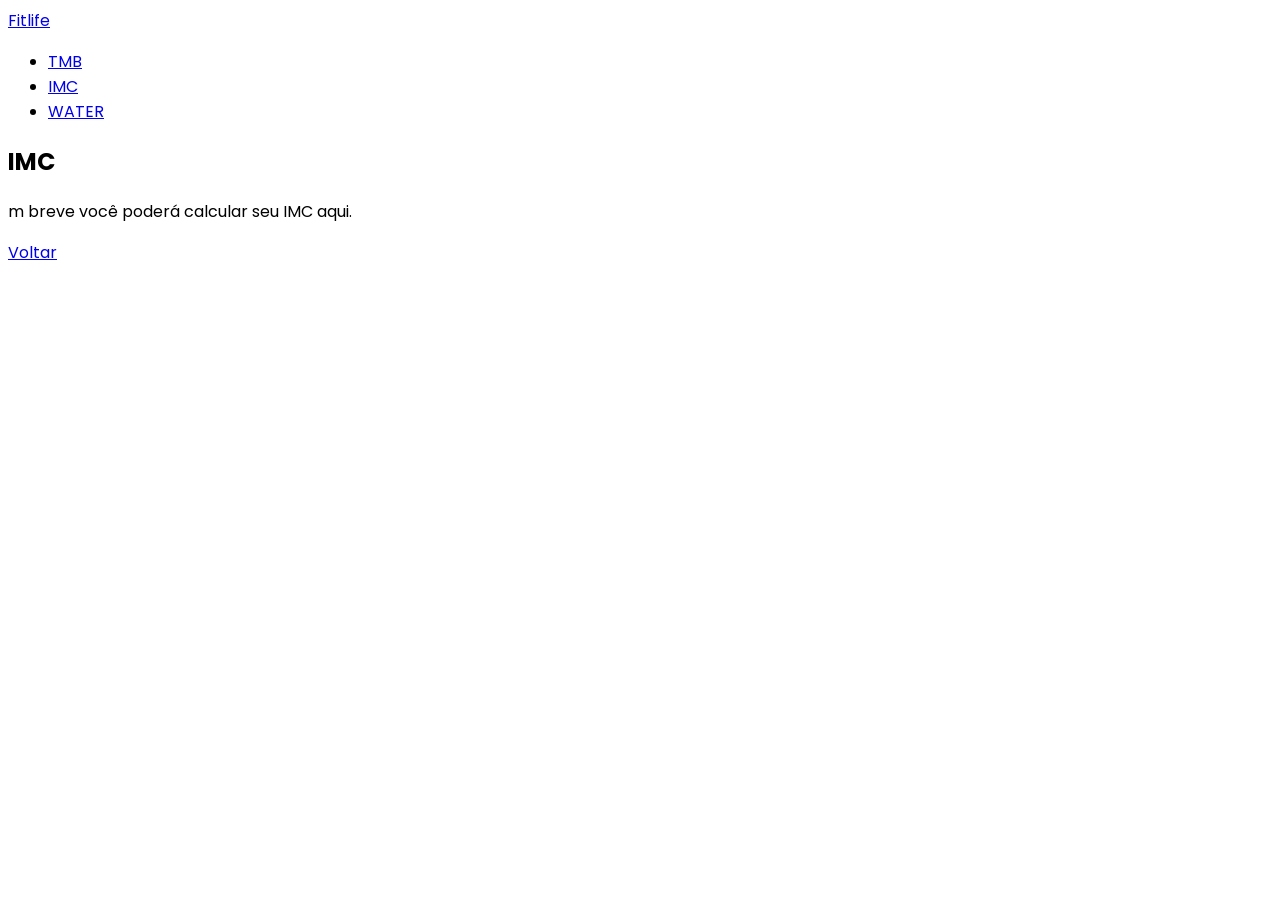
==== pages/imc.html @ f025b2a2 "Add files via upload" ====
<!DOCTYPE html>
<html lang="pt-BR">
<head>
    <meta charset="UTF-8">
    <meta name="viewport" content="width=device-width, initial-scale=1.0">
    <link rel="preconnect" href="https://fonts.googleapis.com">
    <link rel="preconnect" href="https://fonts.gstatic.com" crossorigin>
    <link href="https://fonts.googleapis.com/css2?family=Poppins:ital,wght@0,100;0,200;0,300;0,400;0,500;0,600;0,700;0,800;0,900;1,100;1,200;1,300;1,400;1,500;1,600;1,700;1,800;1,900&display=swap" rel="stylesheet">
    <title>Fitlife|IMC</title>
</head>
<body style="font-family: poppins">
     <nav>

        <a href="index.html">Fitlife</a>

        <ul>
            <li><a href="pages/tmb.html">TMB</a></li>
            <li><a href="pages/imc.html">IMC</a></li>
            <li><a href="pages/water.html">WATER</a></li>
            
        </ul>

    </nav>
    
    <main>
        <section>

            <header>
                <h1>IMC</h1>
                <p><Em></Em>m breve você poderá calcular seu IMC aqui.</p>
            </header>
            
            <a href="../index.html">Voltar</a>

        </section>

    </main>
</body>
</html>
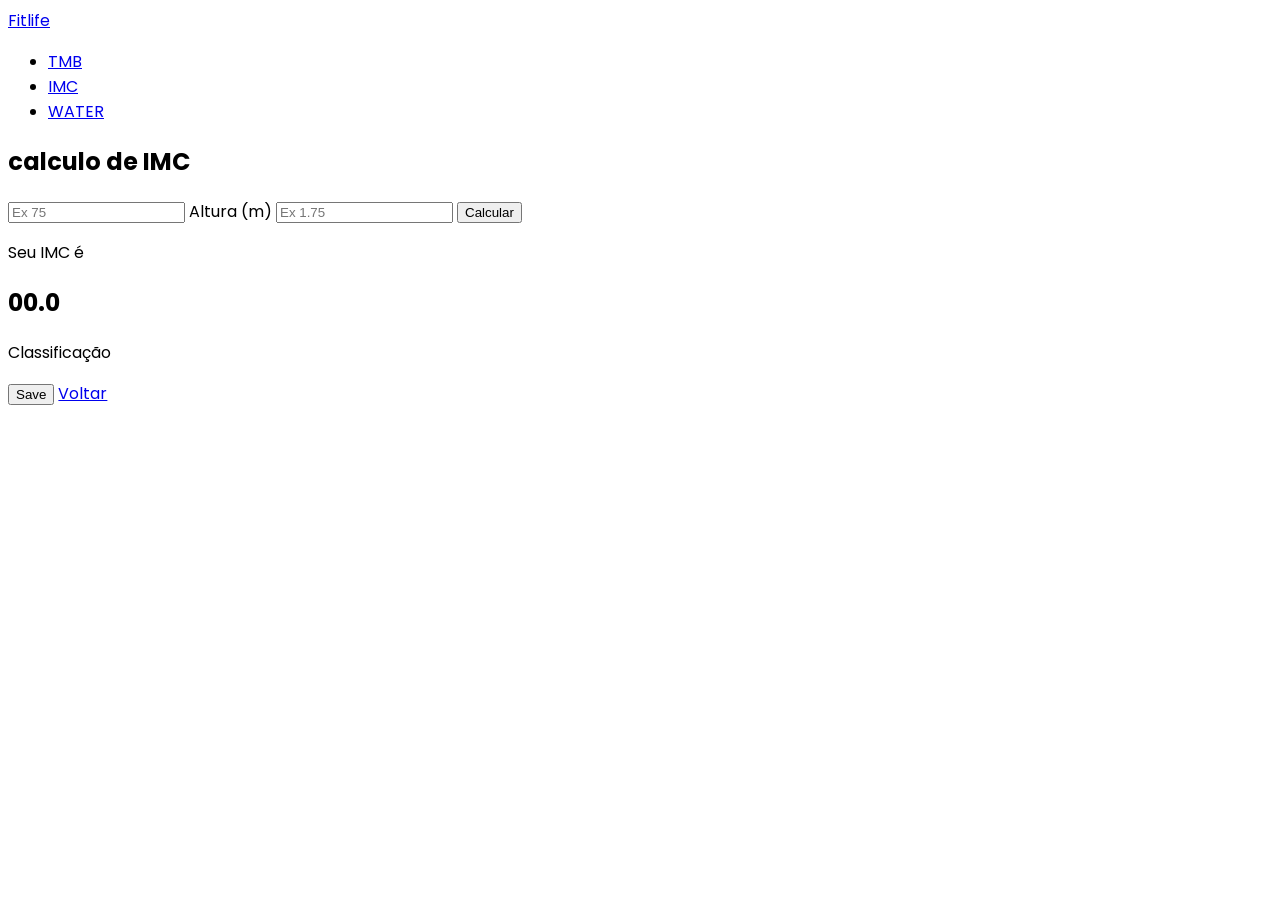
==== commit adf1e43a: "paginas html" ====
--- a/pages/imc.html
+++ b/pages/imc.html
@@ -25,10 +25,39 @@
     <main>
         <section>
 
-            <header>
-                <h1>IMC</h1>
-                <p><Em></Em>m breve você poderá calcular seu IMC aqui.</p>
-            </header>
+           <h1>calculo de IMC</h1>
+           
+           <form>
+
+            <label for="peso (KG)"></label>
+            <input type="number" id="weight" placeholder="Ex 75" required>
+
+            <label for="height">Altura (m)</label>
+            <input type="text" id="height" placeholder="Ex 1.75" required
+            step="any"
+            > 
+
+    
+
+            <button type="submit">Calcular</button>
+           </form>
+
+           <div>
+            <p>Seu IMC é</p>
+            <h2>00.0</h2>
+            <p>Classificação</p>
+           </div>
+
+                
+                
+
+
+
+
+            
+            <button type="submit" [disabled]="!form.form.valid">
+                Save
+            </button>
             
             <a href="../index.html">Voltar</a>
 
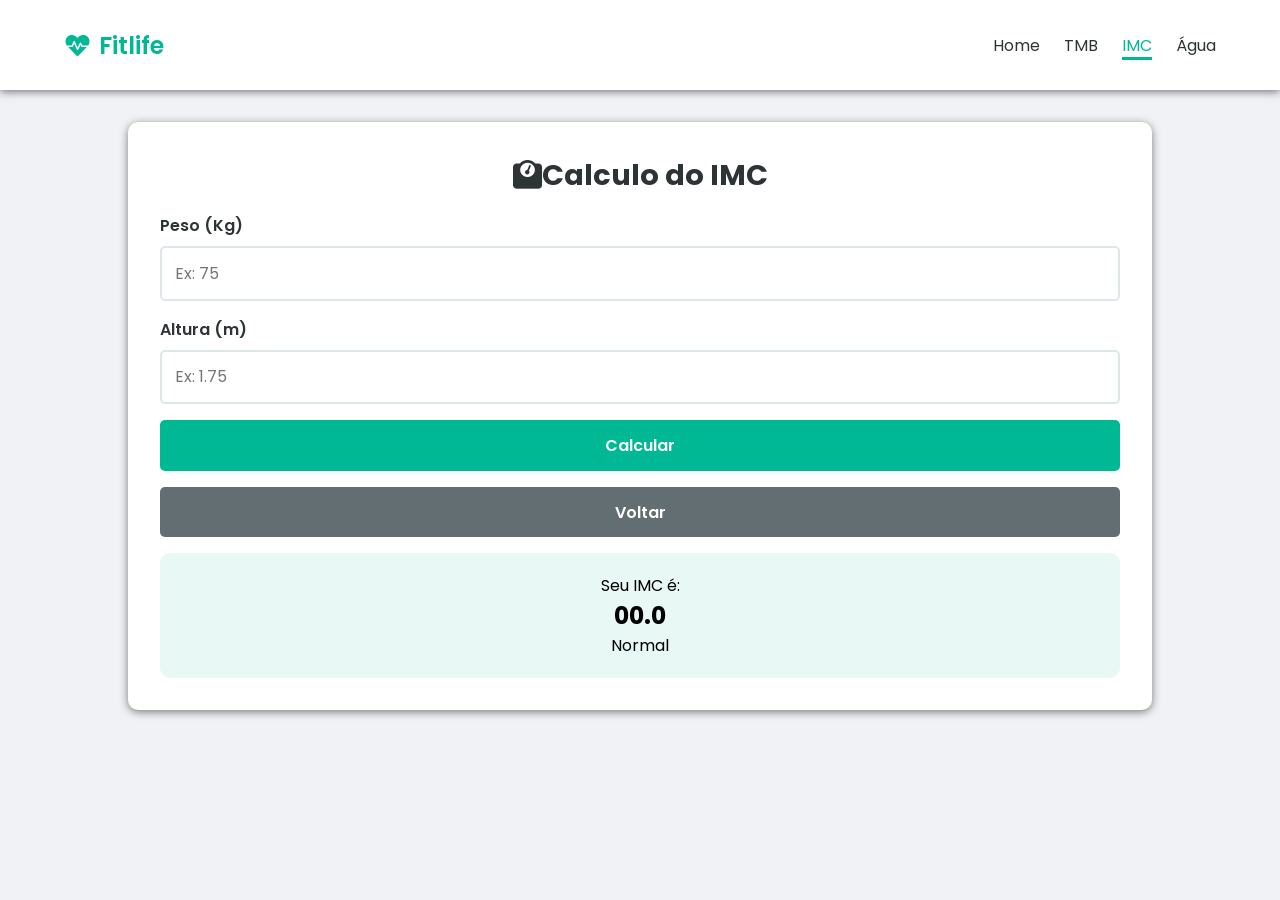
==== commit 9e028c71: "finalizando" ====
--- a/pages/imc.html
+++ b/pages/imc.html
@@ -1,68 +1,67 @@
 <!DOCTYPE html>
-<html lang="pt-BR">
+<html lang="pt-br">
+
 <head>
     <meta charset="UTF-8">
     <meta name="viewport" content="width=device-width, initial-scale=1.0">
+    <title>Fitlife | IMC</title>
     <link rel="preconnect" href="https://fonts.googleapis.com">
     <link rel="preconnect" href="https://fonts.gstatic.com" crossorigin>
-    <link href="https://fonts.googleapis.com/css2?family=Poppins:ital,wght@0,100;0,200;0,300;0,400;0,500;0,600;0,700;0,800;0,900;1,100;1,200;1,300;1,400;1,500;1,600;1,700;1,800;1,900&display=swap" rel="stylesheet">
-    <title>Fitlife|IMC</title>
+    <link
+        href="https://fonts.googleapis.com/css2?family=Poppins:ital,wght@0,100;0,200;0,300;0,400;0,500;0,600;0,700;0,800;0,900;1,100;1,200;1,300;1,400;1,500;1,600;1,700;1,800;1,900&display=swap"
+        rel="stylesheet">
+    <link rel="stylesheet" href="../css/style.css">
+    <link rel="stylesheet" href="https://cdnjs.cloudflare.com/ajax/libs/font-awesome/6.0.0/css/all.min.css" />
 </head>
-<body style="font-family: poppins">
-     <nav>
+<title>FitLife | IMC</title>
+<body>
 
-        <a href="index.html">Fitlife</a>
+    <nav>
+        <a class="logo" href="../index.html"><i class="fas fa-heartbeat"></i>Fitlife</a>
 
-        <ul>
-            <li><a href="pages/tmb.html">TMB</a></li>
-            <li><a href="pages/imc.html">IMC</a></li>
-            <li><a href="pages/water.html">WATER</a></li>
-            
+        <ul class="nav-links">
+            <li><a class="nav-link" href="../index.html">Home</a></li>
+            <li><a class="nav-link" href="tmb.html">TMB</a></li>
+            <li><a class="nav-link" id="nav-active" href="imc.html">IMC</a></li>
+            <li><a class="nav-link" href="water.html">Água</a></li>
         </ul>
+    </nav>
 
-    </nav>
-    
     <main>
-        <section>
+        <section class="tool-container">
+            <div class="tool-container-title">
+            <h2><i class="fas fa-weight"></i>Calculo do IMC</h2>
+            </div>
+            <form>
+                <div class="form-group">
+                    <label for="weight">Peso (Kg)</label>
+                    <input type="text" id="weight" placeholder = "Ex: 75" required>
+                </div>
 
-           <h1>calculo de IMC</h1>
-           
-           <form>
+                <div class="form-group">
+                    <label for="height">Altura (m)</label>
+                    <input type="number" id="height" placeholder = "Ex: 1.75" required step="any">
+                </div>
 
-            <label for="peso (KG)"></label>
-            <input type="number" id="weight" placeholder="Ex 75" required>
+                 <button
+            type="submit"
+            class="action-btn"
+            onclick="calculateIMC(event)"
+          >
+            Calcular
+          </button>
+          <a href="../index.html" class="action-btn btn-back">Voltar</a>
+        </form>
 
-            <label for="height">Altura (m)</label>
-            <input type="text" id="height" placeholder="Ex 1.75" required
-            step="any"
-            > 
+        <div id="result" class="result-box">
+          <p>Seu IMC é:</p>
+          <h1 id="imc-value">00.0</h1>
+          <p id="imc-desc">Normal</p>
+        </div>
+      </section>
+    </main>
 
-    
+    <script src="../js/imc.js"></script>
+</body>
 
-            <button type="submit">Calcular</button>
-           </form>
-
-           <div>
-            <p>Seu IMC é</p>
-            <h2>00.0</h2>
-            <p>Classificação</p>
-           </div>
-
-                
-                
-
-
-
-
-            
-            <button type="submit" [disabled]="!form.form.valid">
-                Save
-            </button>
-            
-            <a href="../index.html">Voltar</a>
-
-        </section>
-
-    </main>
-</body>
 </html>
--- a/css/style.css
+++ b/css/style.css
@@ -0,0 +1,211 @@
+:root {
+  --primary-color: #00b894;
+  --primary-dark: #019477;
+  --secondary-color: #2d3436;
+  --background-color: #f0f2f5;
+  --card-color: #ffffff;
+  --text-color: #333333;
+  --muted-color: #636e72;
+  --danger-color: #d63031;
+  --water-color: #0984e3;
+  --border-color: #dfe6e9;
+
+  --shadow-md: box-shadow: 0px 2px 8px rgba(0, 0, 0, 0.5);
+  --result-box: #e8f8f5;
+}
+
+*{
+    margin: 0;
+    padding: 0;
+    box-sizing: border-box;
+}
+
+body{
+    font-family: Poppins;
+    background-color: var(--background-color);
+}
+
+nav{
+    display: flex;
+    justify-content: space-between;
+    align-items: center;
+
+    background-color: var(--card-color);
+    padding: 0 5%;
+    height: 10vh;
+    box-shadow:0px 2px 8px rgba(0, 0, 0, 0.5);
+}
+
+.logo{
+    display: flex;
+    align-items: center;
+
+    gap: 0.5rem;
+
+    font-size: 1.5rem;
+    color:var(--primary-color);
+    text-decoration: none;
+    font-weight: 600;
+}
+
+.nav-links{
+    display: flex;
+    list-style: none;
+    gap: 1.5rem;
+}
+.nav-link{
+    text-decoration: none;
+    color: var(--secondary-color);
+    font-size: 1rem;
+}
+.nav-link:hover{
+    color:var(--primary-color);
+}
+
+#nav-active{
+    border-bottom: 3px var(--primary-color) solid;
+    color:var(--primary-color);
+}
+
+.header-container{
+    text-align: center;
+    padding: 2.5rem 0;
+}
+
+.header-container h1{
+    font-size: 2.5rem;
+}
+
+.header-container span{
+    color:var(--primary-color);
+}
+
+main {
+    width: 80%;
+    margin: 0 auto;
+
+    padding: 2rem 0;
+}
+
+.cards-section{
+    text-align: center;
+    
+
+    display: flex;
+    justify-content: center;
+    flex-wrap: wrap;
+    gap: 1.5rem;
+}
+
+.feature-card{
+    background-color: var(--card-color);
+    color: var(--text-color);
+    padding: 1.5rem;
+    border-radius: 10px;
+    text-align: center;
+    text-decoration: none;
+    box-shadow: 0px 2px 8px rgba(0, 0, 0, 0.5);
+    width: 15rem;
+}
+
+.feature-card:hover{
+    border: 2px solid var(--primary-color);
+}
+
+.feature-card i{
+    font-size: 2rem;
+    color:var(--primary-color);
+    margin-bottom: 1rem;
+}
+.tool-container{
+    display: flex;
+    flex-direction: column;
+    gap: 1rem;
+
+    width: 100%;
+    padding: 2rem;
+
+    background-color: var(--card-color);
+    border-radius: 10px;
+    box-shadow: 0px 2px 8px rgba(0, 0, 0, 0.5);
+
+}
+.tool-container-title{
+    text-align: center;
+}
+.tool-container-title h2{
+    color: var(--secondary-color);
+    font-size: 1.8rem;
+}
+.tool-container form{
+    display: flex;
+    flex-direction: column;
+    gap: 1rem;
+}
+.form-group{
+    display: flex;
+    flex-direction: column;
+    gap: 0.5rem;
+}
+.form-group label{
+    font-weight: 600;
+    color: var(--secondary-color);
+}
+
+.form-group input, .form-group select{
+    padding: 0.8rem;
+    border: 2px solid var(--border-color);
+    border-radius: 5px;
+    font-size: 1rem;
+    font-family: inherit;
+}
+.form-group input:focus, .form-group select:focus{
+    outline: none;
+    border-color: var(--primary-color);
+}
+
+.action-btn{
+    padding: 0.8rem 1rem;
+    background-color: var(--primary-color);
+    color: var(--card-color);
+    border: none;
+    border-radius: 5px;
+    font-size: 1rem;
+    font-weight: 600;
+    font-family: inherit;
+    cursor: pointer;
+    text-decoration: none;
+    text-align: center;
+    transition: 0.3s;
+}
+.action-btn:hover{
+    background-color: var(--primary-dark);
+}
+.btn-back{
+    background-color: var(--muted-color);
+}
+.btn-back:hover{
+    background-color: var(--secondary-color);
+}
+
+.result-box{
+    background-color: var(--result-box);
+    padding: 1.25rem;
+    border-radius: 10px;
+    text-align: center;
+
+}
+
+@media(max-width: 480px) {
+    nav{
+        flex-direction: column;
+        justify-content: center;
+        height: 12vh;
+    }
+    .logo{
+        font-size: 1.2rem;
+    }
+    .nav-links{
+        gap: 0.5rem;
+    }
+}
